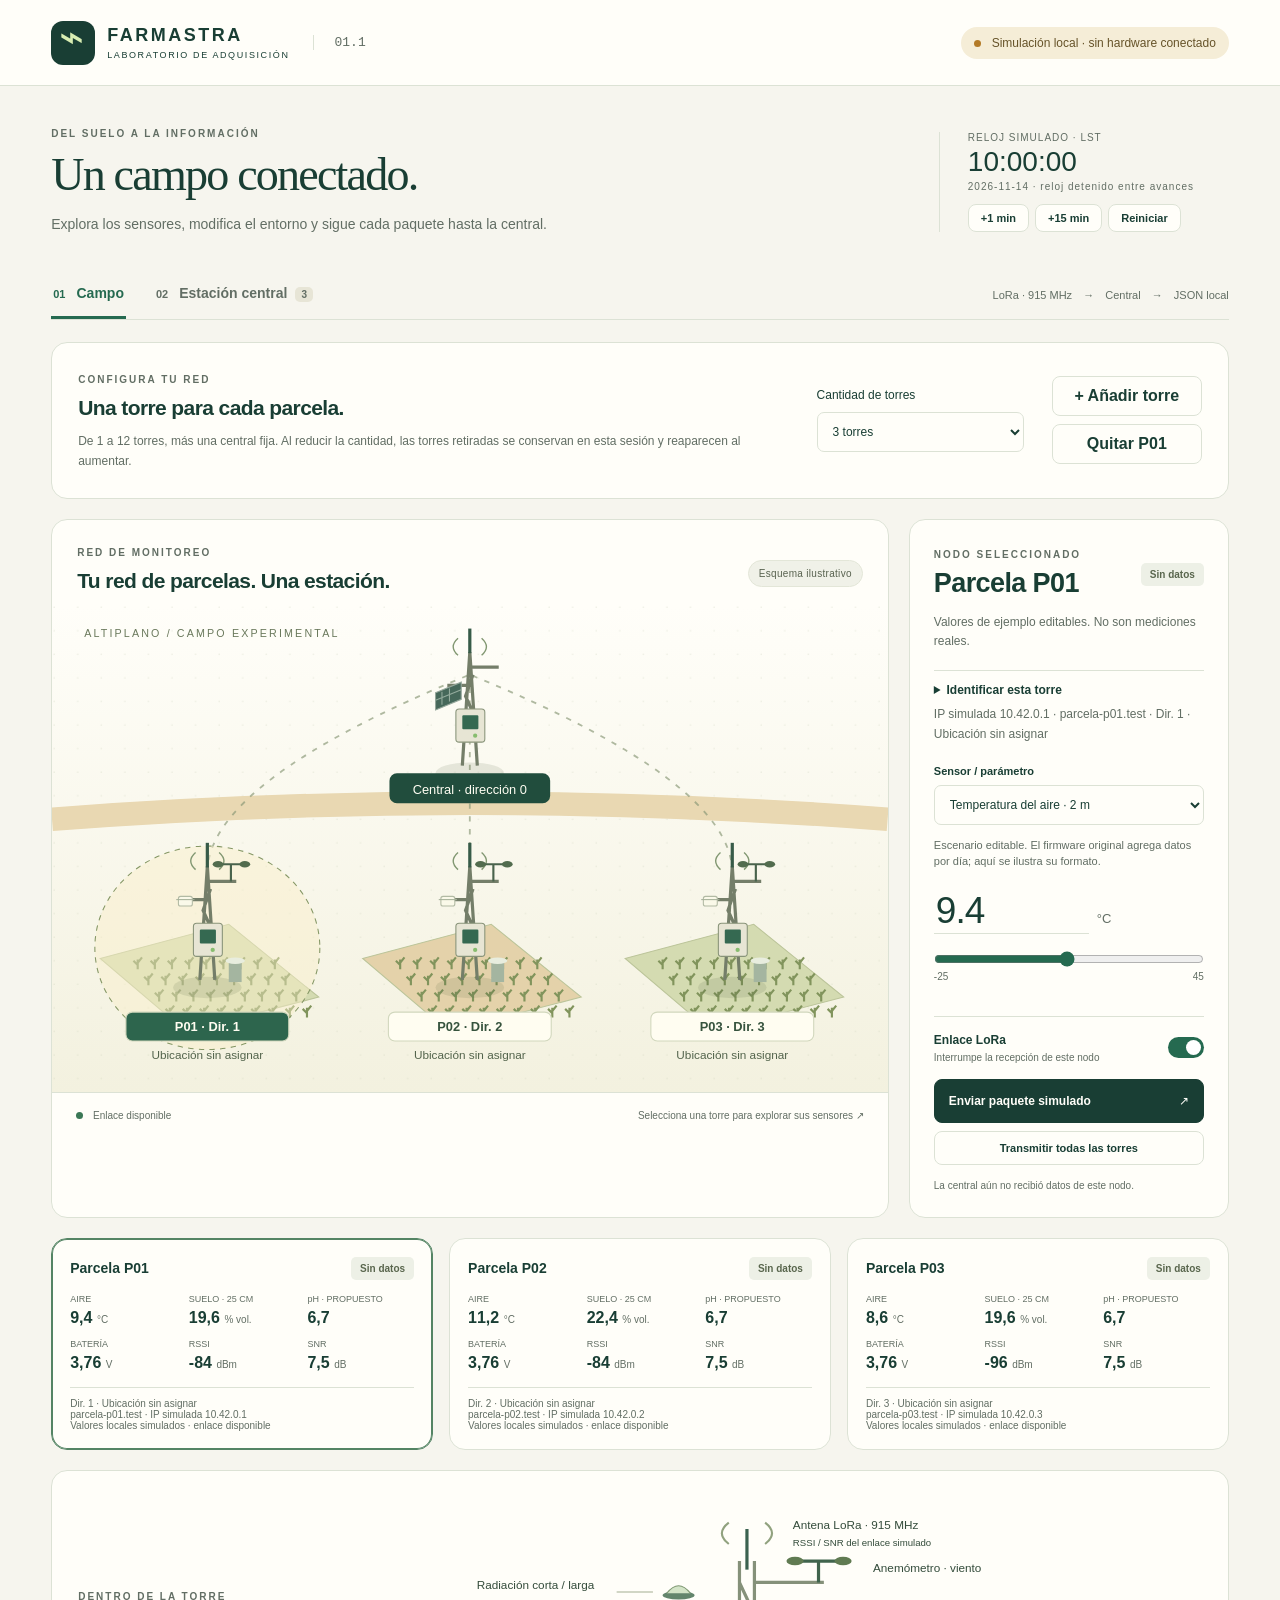
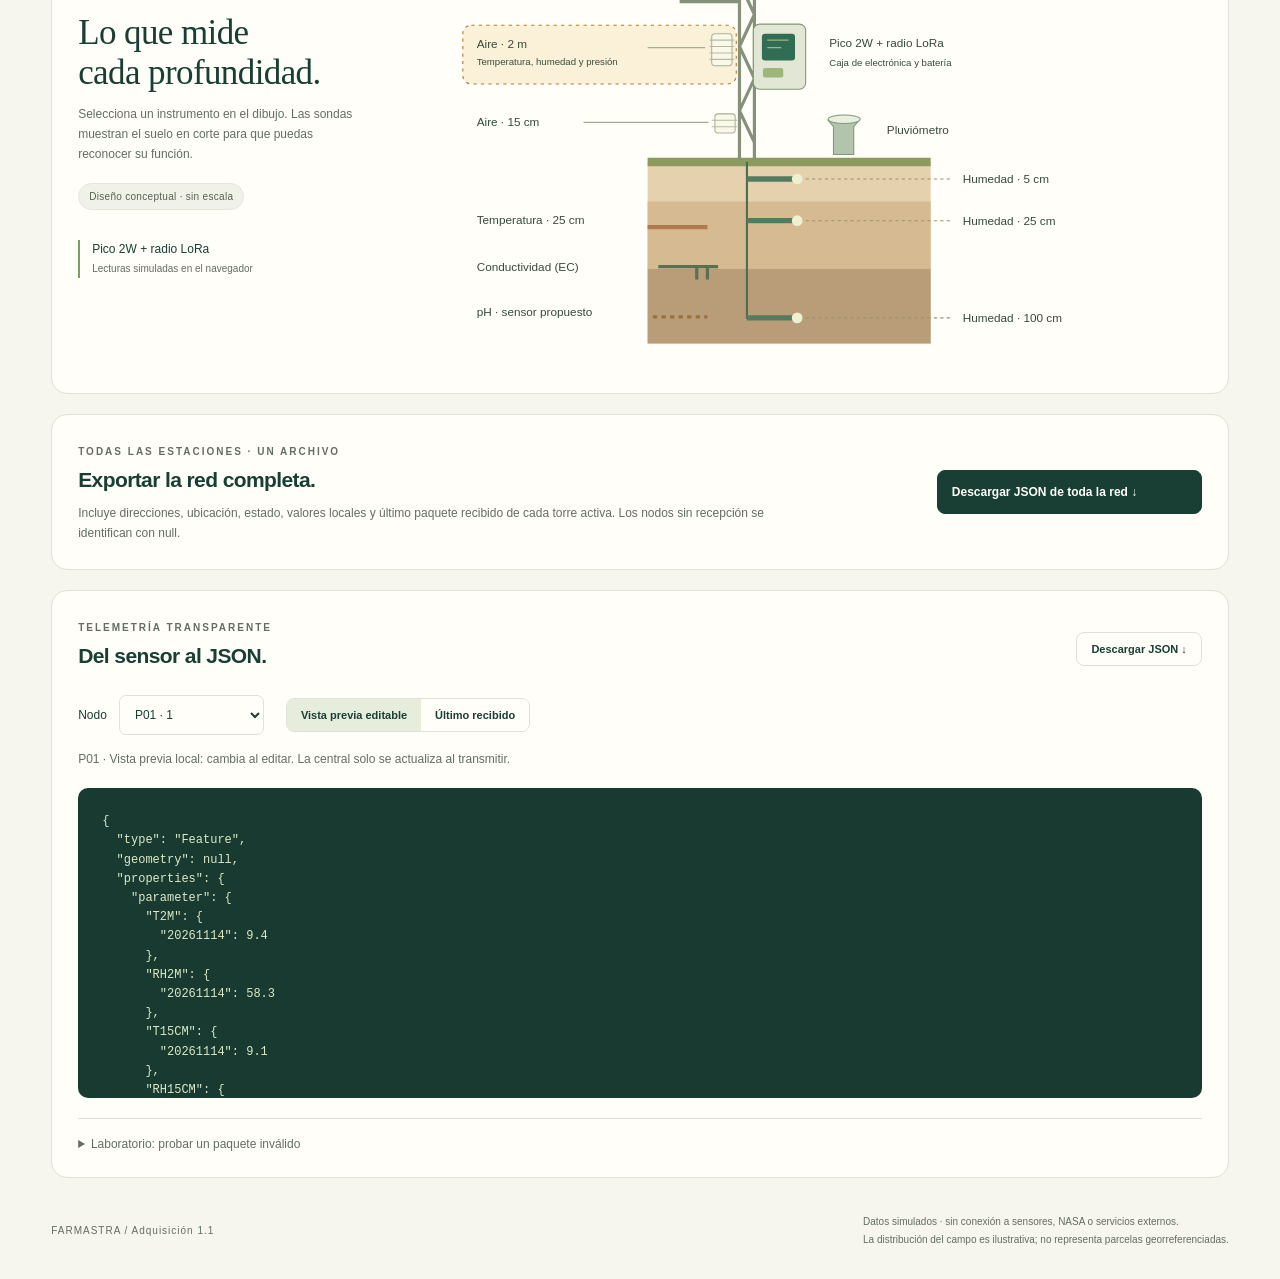
==== adquisicion/index.html @ 3723a0b8 "Publicar demo ASTRA para Streamlit" ====
<!doctype html>
<html lang="es">
<head><meta charset="utf-8"><meta name="viewport" content="width=device-width,initial-scale=1"><meta name="theme-color" content="#174b3e"><title>Adquisición 1.1 · FARMASTRA</title><link rel="stylesheet" href="styles.css"></head>
<body>
<header class="topbar"><a class="brand" href="index.html"><span class="brand-icon">⌁</span><span>FARMASTRA<small>LABORATORIO DE ADQUISICIÓN</small></span></a><span class="version">01.1</span><div class="simulation"><i></i> Simulación local · sin hardware conectado</div></header>
<main>
<section class="intro"><div><div class="eyebrow">DEL SUELO A LA INFORMACIÓN</div><h1>Un campo conectado.</h1><p>Explora los sensores, modifica el entorno y sigue cada paquete hasta la central.</p></div><div class="clock"><span>RELOJ SIMULADO · LST</span><strong id="clock"></strong><small>14 NOV 2026 · inicio de la demostración</small><div><button data-advance="1">+1 min</button><button data-advance="15">+15 min</button><button id="reset" title="Restablecer todos los valores de ejemplo">Reiniciar</button></div></div></section>
<div class="navigation"><nav aria-label="Vistas"><button class="tab active" data-tab="field" aria-pressed="true">01 <span>Campo</span></button><button class="tab" data-tab="central" aria-pressed="false">02 <span>Estación central</span><span id="alert-count" class="count">0</span></button></nav><span class="network-note">LoRa · 915 MHz <span>→</span> Central <span>→</span> JSON local</span></div>
<section id="field-view">
<section class="panel network-config"><div><span class="eyebrow">CONFIGURA TU RED</span><h2>Una torre para cada parcela.</h2><p class="muted">De 1 a 12 torres, más una central fija. Al reducir la cantidad, las torres retiradas se conservan en esta sesión y reaparecen al aumentar.</p></div><label>Cantidad de torres<select id="tower-count" aria-label="Cantidad de torres"></select></label><div class="tower-actions"><button id="add-tower">+ Añadir torre</button><button id="remove-tower">Quitar seleccionada</button></div></section>
<div class="workspace"><section class="map-panel"><div class="panel-heading"><div><span class="eyebrow">RED DE MONITOREO</span><h2>Tu red de parcelas. Una estación.</h2></div><span class="pill">Esquema ilustrativo</span></div><div id="map" class="map"></div><div class="map-footer"><span><i class="dot"></i> Enlace disponible</span><span>Selecciona una torre para explorar sus sensores ↗</span></div></section>
<aside class="editor"><div class="editor-heading"><div><span class="eyebrow">NODO SELECCIONADO</span><h2 id="node-title"></h2></div><span id="node-status" class="status"></span></div><p class="muted">Valores de ejemplo editables. No son mediciones reales.</p><details class="identity"><summary>Identificar esta torre</summary><label class="field-label" for="station-address">Dirección lógica única (1–65535)</label><input id="station-address" type="number" min="1" max="65535" step="1"><label class="field-label" for="station-zone">Zona de estudio ASTRA</label><select id="station-zone"><option value="">Sin asignar</option><option value="patacamaya_01">Patacamaya · Aroma</option><option value="viacha_01">Viacha · Ingavi</option></select><label class="field-label" for="station-location">Nombre del lugar / referencia</label><input id="station-location" maxlength="80" placeholder="Ej.: Viacha · parcela norte"><label class="field-label" for="station-point">Ubicación en el mapa</label><input id="station-point" placeholder="Latitud, longitud o enlace de Google Maps"><a id="maps-open" target="_blank" rel="noopener noreferrer">Buscar lugar en Google Maps ↗</a><p class="muted">Copia las coordenadas del marcador o pega su enlace completo. El nombre del lugar identifica la IP simulada de esta torre.</p><button id="save-identity" class="secondary">Guardar identificación</button><p id="identity-error" class="error" role="alert"></p></details><p id="identity-caption" class="muted"></p><label class="field-label" for="sensor-select">Sensor / parámetro</label><select id="sensor-select"></select><div id="sensor-info" class="sensor-info"></div><div class="value-edit"><input id="sensor-value" type="number" aria-label="Valor del sensor"><span id="sensor-unit"></span></div><input id="sensor-range" type="range" aria-label="Ajustar valor del sensor"><div class="range-labels"><span id="range-min"></span><span id="range-max"></span></div><div id="edit-error" class="error" role="alert"></div><div class="link-switch"><div><strong>Enlace LoRa</strong><small>Interrumpe la recepción de este nodo</small></div><label class="switch"><input id="link-enabled" type="checkbox" aria-label="Enlace LoRa disponible"><span></span></label></div><button id="send" class="primary">Enviar paquete simulado <span>↗</span></button><button id="send-all" class="secondary">Transmitir todas las torres</button><div id="receipt-note" class="receipt-note"></div></aside></div>
<div id="node-cards" class="node-cards"></div>
<section class="anatomy panel"><div class="anatomy-text"><span class="eyebrow">DENTRO DE LA TORRE</span><h2>Lo que mide<br>cada profundidad.</h2><p>Selecciona un instrumento en el dibujo. Las sondas muestran el suelo en corte para que puedas reconocer su función.</p><span class="pill">Diseño conceptual · sin escala</span><div class="hardware-label">Pico 2W + radio LoRa<br><small>Lecturas simuladas en el navegador</small></div></div><div id="tower-detail"></div></section>
</section>
<section id="central-view" hidden><div class="central-summary"><div class="panel central-intro"><span class="eyebrow">ESTACIÓN RECEPTORA</span><h2>El punto de encuentro.</h2><p>La central (dirección 0) conserva el último paquete válido de cada nodo. Un envío rechazado no sustituye la información anterior.</p><div class="central-chips"><span class="pill">Pico 2W · conceptual</span><span class="pill">Wi-Fi · simulado</span></div></div><div class="panel stat"><span>NODOS CON DATOS RECIENTES</span><strong id="online-count"></strong><small>Paquete válido recibido hace ≤15 min</small></div><div class="panel stat"><span>CONDICIONES ACTIVAS</span><strong id="active-count"></strong><small>Umbrales ilustrativos, no agronómicos</small></div></div><section class="panel"><div class="panel-heading"><h2>Recepción por parcela</h2><button id="central-send" class="secondary">Transmitir todas las torres ↗</button></div><div class="table-scroll"><table><thead><tr><th>Nodo</th><th>Último paquete válido</th><th>Antigüedad</th><th>RSSI / SNR recibidos</th><th>Estado</th></tr></thead><tbody id="receipts"></tbody></table></div></section><div class="central-columns"><section class="panel"><span class="eyebrow">REGLAS DE LA DEMOSTRACIÓN</span><h2>Umbrales de alerta</h2><p class="muted">Se evalúan sobre el último paquete recibido; no sobre una edición pendiente.</p><div id="thresholds"></div><p class="muted">Sin datos: más de 15 minutos sin un paquete válido. Los límites son editables y no representan recomendaciones de cultivo.</p></section><section class="panel"><div class="panel-heading"><div><span class="eyebrow">EVENTOS DE LA CENTRAL</span><h2>Registro de alertas</h2></div><span class="pill">Últimos 60 eventos</span></div><div id="events" class="events" aria-live="polite"></div></section></div></section>
<section class="panel export-panel"><div><span class="eyebrow">TODAS LAS ESTACIONES · UN ARCHIVO</span><h2>Exportar la red completa.</h2><p class="muted">Incluye direcciones, ubicación, estado, valores locales y último paquete recibido de cada torre activa. Los nodos sin recepción se identifican con null.</p></div><button id="download-network" class="primary">Descargar JSON de toda la red ↓</button></section><section class="panel json-section"><div class="panel-heading"><div><span class="eyebrow">TELEMETRÍA TRANSPARENTE</span><h2>Del sensor al JSON.</h2></div><button id="download" class="secondary">Descargar JSON ↓</button></div><div class="json-toolbar"><label>Nodo <select id="json-node"><option>P01</option><option>P02</option><option>P03</option></select></label><div class="segmented"><button id="preview-mode" aria-pressed="true">Vista previa editable</button><button id="received-mode" aria-pressed="false">Último recibido</button></div></div><p id="json-caption" class="muted"></p><pre id="json-output" tabindex="0" aria-label="JSON del nodo seleccionado"></pre><details class="fault-test"><summary>Laboratorio: probar un paquete inválido</summary><p>Envía este texto a la validación local. Se exige el formato del simulador y se conserva el último paquete válido si falla.</p><textarea id="raw-json" rows="4" aria-label="Paquete JSON de prueba" spellcheck="false">{"type": "Feature", "properties":</textarea><button id="invalid-send" class="secondary">Probar recepción del texto</button><p id="raw-result" role="status"></p></details></section>
<footer><strong>FARMASTRA / Adquisición 1.1</strong><span>Datos simulados · sin conexión a sensores, NASA o servicios externos.<br>La distribución del campo es ilustrativa; no representa parcelas georreferenciadas.</span></footer>
</main><div id="toast" class="toast" role="status"></div><script src="model.js"></script><script src="app.js"></script>
</body></html>
---- adquisicion/styles.css ----
@charset "UTF-8";
:root{--ink:#193e34;--muted:#626e64;--green:#256a50;--cream:#f6f5ee;--line:#dce2d5;--orange:#ba562f;--white:#fffef9;font-family:Segoe UI,Arial,sans-serif;color:var(--ink);background:var(--cream);font-synthesis:none}*{box-sizing:border-box}body{margin:0}button,input,select,textarea{font:inherit}button,a,input,select,summary{touch-action:manipulation}button{cursor:pointer}button:disabled{opacity:.45;cursor:default}button:focus-visible,a:focus-visible,input:focus-visible,select:focus-visible,summary:focus-visible,textarea:focus-visible,svg [tabindex]:focus-visible{outline:3px solid #cf773f;outline-offset:4px}button{border:1px solid var(--line);border-radius:8px;background:var(--white);color:var(--ink);padding:10px 14px;font-weight:600;transition:background .18s,transform .18s}button:hover{background:#eaf0e4}button:active{transform:translateY(1px)}.topbar{height:86px;border-bottom:1px solid var(--line);display:flex;align-items:center;gap:24px;padding:0 4vw;background:var(--white)}.brand{display:flex;align-items:center;gap:12px;color:var(--ink);text-decoration:none;letter-spacing:2.5px;font-size:18px;font-weight:750}.brand small{display:block;letter-spacing:1.6px;font-size:9px;margin-top:4px;font-weight:500}.brand-icon{background:var(--ink);color:#d8edb2;font-size:42px;border-radius:12px;width:44px;height:44px;line-height:32px;text-align:center}.version{font-family:monospace;color:var(--muted);border-left:1px solid var(--line);padding-left:20px}.simulation{margin-left:auto;font-size:12px;color:#665329;background:#f5edd7;padding:9px 13px;border-radius:30px}.simulation i,.dot{display:inline-block;background:#3b7856;width:7px;height:7px;border-radius:50%;margin-right:7px}.simulation i{background:#b37a26}main{max-width:1540px;padding:0 4vw;margin:auto}.intro{display:flex;justify-content:space-between;gap:32px;align-items:center;padding:42px 0 34px}.eyebrow{font-size:10px;letter-spacing:2px;font-weight:700;color:var(--muted)}h1{font-size:clamp(32px,3.6vw,52px);font-family:Georgia,serif;font-weight:400;letter-spacing:-1.8px;margin:9px 0 12px}h2{font-size:21px;font-weight:600;letter-spacing:-.6px;margin:9px 0 12px}p{font-size:14px;line-height:1.65;margin:8px 0 18px}.intro p{color:var(--muted);margin:0}.clock{border-left:1px solid var(--line);padding-left:28px;min-width:290px}.clock>span,.clock>small{display:block;font-size:10px;letter-spacing:1px;color:var(--muted)}.clock strong{font-size:28px;font-weight:500;font-variant-numeric:tabular-nums;display:block;margin:3px 0}.clock div{display:flex;gap:6px;margin-top:12px}.clock button{font-size:11px;padding:7px 12px}.navigation{display:flex;align-items:center;justify-content:space-between;margin-bottom:22px;border-bottom:1px solid var(--line)}nav{display:flex;gap:28px}.tab{border:0;border-radius:0;background:none;padding:15px 2px;font-size:11px;color:var(--muted);border-bottom:3px solid transparent}.tab span{font-size:14px;margin-left:8px}.tab.active{border-bottom-color:var(--green);color:var(--green)}.count{font-size:10px!important;border-radius:5px;background:#e7e5d6;padding:2px 6px}.network-note{font-size:11px;color:var(--muted)}.network-note span{margin:0 8px}.workspace{display:grid;grid-template-columns:minmax(0,1fr) 320px;gap:20px}.map-panel,.panel,.editor,.node-card{background:var(--white);border:1px solid var(--line);border-radius:16px;overflow:hidden}.panel{padding:26px;margin-bottom:20px}.panel-heading{display:flex;align-items:center;justify-content:space-between;gap:15px}.map-panel .panel-heading{padding:22px 25px 0}.pill{font-size:10px;letter-spacing:.3px;background:#f0f1e8;color:#58624f;border:1px solid #e3e6d8;padding:7px 10px;border-radius:30px;display:inline-block;white-space:nowrap}.map{background:linear-gradient(#fffef9,#f3f1df);min-height:360px;display:flex;align-items:center}.map svg{display:block;width:100%;height:auto}.map-footer{border-top:1px solid var(--line);padding:17px 24px;display:flex;justify-content:space-between;gap:12px;color:var(--muted);font-size:10px}.editor{padding:24px;align-self:stretch}.editor-heading{display:flex;gap:10px;align-items:center;justify-content:space-between}.editor h2{font-size:27px;margin:6px 0}.muted{font-size:12px;color:var(--muted)}.status{display:inline-block;font-size:10px;white-space:nowrap;padding:6px 9px;border-radius:5px;background:#edf0e6;color:#59664d;font-weight:600}.status.good{background:#e2f0df;color:#285d35}.status.warn{background:#fbebc9;color:#765011}.status.bad{background:#f8e2d8;color:#913e26}.field-label{font-size:11px;font-weight:600;display:block;margin:20px 0 8px}select{border:1px solid var(--line);border-radius:7px;padding:11px 30px 11px 11px;background:var(--white);color:var(--ink);max-width:100%;width:100%;font-size:12px}.sensor-info{min-height:40px;font-size:11px;line-height:1.5;color:var(--muted);margin:12px 0}.value-edit{display:flex;align-items:baseline;gap:8px}.value-edit input{background:none;border:0;border-bottom:1px solid var(--line);width:155px;font-size:37px;letter-spacing:-1px;color:var(--ink);font-weight:500}.value-edit span{font-size:13px;color:var(--muted)}input[type=range]{width:100%;accent-color:var(--green);margin:17px 0 2px;cursor:pointer}.range-labels{display:flex;justify-content:space-between;font-size:10px;color:var(--muted)}.error{font-size:11px;color:#a32e21;min-height:18px;margin:8px 0}.link-switch{display:flex;justify-content:space-between;align-items:center;border-top:1px solid var(--line);padding:16px 0;margin-top:4px;font-size:12px}.link-switch small{display:block;color:var(--muted);font-size:10px;margin-top:5px}.switch{display:block;position:relative;width:36px;height:21px;flex-shrink:0}.switch input{position:absolute;opacity:0;width:100%;height:100%;margin:0}.switch span{display:block;background:#a4a69c;border-radius:14px;height:21px;pointer-events:none}.switch span:before{content:'';display:block;width:15px;height:15px;background:white;border-radius:50%;position:absolute;top:3px;left:3px;transition:transform .2s}.switch input:checked+span{background:var(--green)}.switch input:checked+span:before{transform:translateX(15px)}.switch input:focus-visible+span{outline:3px solid #cf773f;outline-offset:4px}.primary{background:var(--ink);color:#fffef9;border-color:var(--ink);display:flex;justify-content:space-between;width:100%;font-size:12px;padding:14px}.primary:hover{background:#2b604c}.secondary{font-size:11px;padding:10px 14px}.editor .secondary{margin-top:8px;width:100%;background:transparent}.receipt-note{font-size:10px;color:var(--muted);line-height:1.5;margin-top:13px}.node-cards{display:grid;grid-template-columns:repeat(3,minmax(0,1fr));gap:16px;margin:20px 0}.node-card{text-align:left;padding:18px;display:block;font-weight:400}.node-card.selected{border-color:#548464;box-shadow:inset 0 0 0 1px #548464}.card-heading{display:flex;justify-content:space-between;align-items:center;font-size:14px;font-weight:650;margin-bottom:14px}.readings{display:grid;grid-template-columns:repeat(3,1fr);gap:12px}.readings small{font-size:9px;color:var(--muted);display:block;margin-bottom:5px}.readings strong{font-size:16px;font-weight:550}.readings em{font-size:10px;font-style:normal;color:var(--muted)}.card-bottom{font-size:10px;margin-top:15px;padding-top:10px;border-top:1px solid var(--line);color:var(--muted)}.anatomy{display:grid;grid-template-columns:280px 1fr;gap:24px;align-items:center;min-height:400px}.anatomy-text h2{font:35px/1.15 Georgia,serif}.anatomy-text p{font-size:12px;color:var(--muted)}.hardware-label{font-size:12px;line-height:1.6;margin-top:30px;border-left:2px solid #7d9d62;padding-left:12px}.hardware-label small{color:var(--muted)}#tower-detail svg{width:100%;display:block;max-height:470px}.sensor-hotspot{cursor:pointer}.sensor-hotspot .hit{fill:transparent}.sensor-hotspot:hover .hit,.sensor-hotspot.selected .hit{fill:#e9bc5a;fill-opacity:.2;stroke:#b47a29;stroke-dasharray:3 4}.sensor-hotspot text{font-size:11px;fill:#344c3b;font-family:Segoe UI,Arial,sans-serif}.map-node{cursor:pointer}.map-node .selection{fill:transparent;stroke:transparent}.map-node:hover .selection,.map-node.selected .selection{fill:#f8edc7;fill-opacity:.45;stroke:#859765;stroke-dasharray:5 5}.map-node text{font-family:Segoe UI,Arial,sans-serif}.radio-path{stroke:#889775;stroke-width:1.7;stroke-dasharray:5 7;fill:none;opacity:.65}.radio-path.off{stroke:#b0aa9a;opacity:.3}.packet{fill:#d47b37;filter:drop-shadow(0 0 4px #e8b35a)}.central-summary{display:grid;grid-template-columns:2fr 1fr 1fr;gap:18px}.central-intro p{max-width:420px;font-size:13px;color:var(--muted)}.central-chips{display:flex;gap:8px;flex-wrap:wrap}.stat{display:flex;flex-direction:column;justify-content:center}.stat>span{font-size:10px;letter-spacing:1px}.stat strong{font:48px Georgia,serif;margin:14px 0}.stat small{color:var(--muted);font-size:11px;line-height:1.5}.table-scroll{overflow:auto}table{width:100%;border-collapse:collapse;text-align:left;font-size:12px}th{font-weight:500;color:var(--muted);font-size:10px;padding:13px 10px;border-bottom:1px solid var(--line)}td{padding:17px 10px;border-bottom:1px solid #eeeee4}td small{display:block;color:var(--muted);font-size:10px;margin-top:6px}.central-columns{display:grid;grid-template-columns:1fr 1fr;gap:20px}.threshold{display:flex;align-items:center;justify-content:space-between;gap:16px;padding:10px 0;border-bottom:1px solid #eeeee4;font-size:12px}.threshold input{width:85px;border:1px solid var(--line);padding:8px;color:var(--ink);background:#fafaf5;border-radius:6px}.threshold small{display:inline-block;width:52px;margin-left:6px;color:var(--muted)}.events{height:425px;overflow:auto}.event{font-size:12px;border-bottom:1px solid var(--line);padding:13px 0;line-height:1.6}.event>span{color:#9e582a;font-size:9px;letter-spacing:.6px;display:block}.event.resolved>span{color:#38724b}.event small{float:right;color:var(--muted)}.json-toolbar{display:flex;gap:22px;align-items:center;margin:15px 0}.json-toolbar label{display:flex;align-items:center;gap:12px;font-size:12px}.json-toolbar select{width:100px}.segmented{display:flex;border:1px solid var(--line);border-radius:8px;overflow:hidden}.segmented button{border:0;border-radius:0;font-size:11px}.segmented button[aria-pressed=true]{background:#e6eddc}.json-section pre{background:#193a31;color:#dbe9c6;padding:24px;border-radius:10px;max-height:310px;overflow:auto;font:12px/1.6 Consolas,monospace;tab-size:2}.fault-test{border-top:1px solid var(--line);padding-top:18px;margin-top:20px;font-size:12px}.fault-test summary{cursor:pointer;color:var(--muted)}.fault-test textarea{display:block;width:100%;padding:15px;margin:12px 0;border:1px solid var(--line);border-radius:8px;font:12px Consolas,monospace;color:var(--ink);background:#fbfaf4;resize:vertical}.fault-test p{font-size:12px}footer{display:flex;align-items:center;justify-content:space-between;gap:24px;padding:15px 0 30px;font-size:10px;color:var(--muted);line-height:1.8}footer strong{font-weight:500;letter-spacing:1px}.toast{position:fixed;bottom:24px;left:50%;transform:translate(-50%,15px);background:#173e34;color:white;max-width:90vw;padding:14px 22px;border-radius:10px;box-shadow:0 8px 25px #183b3422;opacity:0;pointer-events:none;transition:.2s;font-size:13px;z-index:10}.toast.show{opacity:1;transform:translate(-50%,0)}[hidden]{display:none!important}@media(min-width:1500px){.map{min-height:435px}}@media(max-width:1100px){.workspace{grid-template-columns:minmax(0,1fr) 290px}.map{min-height:370px}.map-panel .panel-heading{display:block}.map-footer{flex-direction:column}.network-note{display:none}.anatomy{grid-template-columns:230px 1fr}.node-card{padding:14px}.readings strong{font-size:14px}}@media(max-width:800px){.topbar{padding:0 20px;height:auto;min-height:80px;flex-wrap:wrap;gap:12px;padding-top:14px;padding-bottom:14px}.simulation{font-size:10px;margin:0}.version{margin-left:auto}.intro{align-items:flex-start;gap:24px;flex-direction:column;padding:28px 0}.clock{border:0;padding:0;display:grid;grid-template-columns:1fr 1fr;gap:4px 24px;min-width:0;width:100%}.clock>span{grid-column:1}.clock strong{grid-column:1;grid-row:2}.clock>small{grid-column:1;font-size:8px}.clock div{grid-column:2;grid-row:1/4;align-items:center;flex-wrap:wrap;margin:0;justify-content:flex-end}.workspace{grid-template-columns:1fr}.map{min-height:0}.map-panel .panel-heading{display:flex}.editor{display:block}.node-cards{grid-template-columns:1fr}.readings{grid-template-columns:repeat(6,1fr)}.anatomy{grid-template-columns:1fr}.anatomy-text h2 br{display:none}.hardware-label{margin-top:16px}.central-summary{grid-template-columns:1fr 1fr}.central-intro{grid-column:1/-1}.central-columns{grid-template-columns:1fr}.json-toolbar{flex-wrap:wrap}.panel{padding:20px}.panel-heading{flex-wrap:wrap}.map-footer{font-size:9px}.anatomy{gap:10px}footer{flex-direction:column;align-items:flex-start}}@media(max-width:440px){.readings{grid-template-columns:repeat(3,1fr)}.clock{gap:4px 8px}.clock button{padding:7px 8px}.map-panel .panel-heading{display:block;padding:18px}.map-panel h2{font-size:18px}.map-panel .pill{margin-bottom:5px}.tab span{font-size:12px}nav{gap:15px}.segmented button{font-size:10px;padding:10px}.json-section pre{font-size:10px;padding:14px}.stat{padding:16px}.stat>span{font-size:9px}}@media(prefers-reduced-motion:reduce){*,*:before,*:after{transition:none!important;animation:none!important}}

/* Configuración y exportación de red, versión 1.1. */
.network-config,.export-panel{display:flex;gap:28px;align-items:center;justify-content:space-between}.network-config p,.export-panel p{margin-bottom:0;max-width:740px}.network-config label{min-width:170px;font-size:12px}.network-config select{margin-top:10px}.export-panel .primary{width:auto;min-width:265px}.identity{font-size:12px;border-top:1px solid var(--line);padding-top:12px}.identity summary{cursor:pointer;font-weight:600}.identity input{width:100%;padding:10px;border:1px solid var(--line);border-radius:6px;background:var(--white);color:var(--ink)}.identity .field-label{margin-top:12px}.identity .error:empty{display:none}.card-bottom,#identity-caption,td small{overflow-wrap:anywhere}.json-toolbar select{width:145px}.map{overflow:auto;max-height:680px;align-items:flex-start}.map svg{min-width:540px;flex-shrink:0}.node-cards{grid-template-columns:repeat(auto-fit,minmax(min(100%,320px),1fr))}@media(max-width:800px){.network-config,.export-panel{align-items:stretch;flex-direction:column;gap:16px}.export-panel .primary{width:100%;min-width:0}.map{max-height:510px}.readings{grid-template-columns:repeat(3,1fr)}}

.tower-actions{display:grid;gap:8px;min-width:150px}.identity a{display:inline-block;margin-top:12px;color:#256a50;text-decoration:underline}.identity input{min-width:0}

.integrado{--cream:#f7f1e4;--white:#fffcf4;--line:#dcd2bb;background:var(--cream)}
.integrado .topbar{position:sticky;top:0;z-index:4;min-height:54px;height:auto;padding-block:8px;box-shadow:0 1px 6px #64573816}
.integrado #aplicar-astra{background:#284c3b;color:white;border:0}
.integrado .intro{padding:18px 0}.integrado h1{font-size:clamp(26px,3vw,40px)}
.integrado .navigation{margin-bottom:12px}.integrado .map{background:linear-gradient(#fffaf0,#e8dfbd)}
@media(max-width:660px){.integrado .topbar .version{display:none}.integrado .simulation{font-size:9px}.integrado .topbar{position:static}}
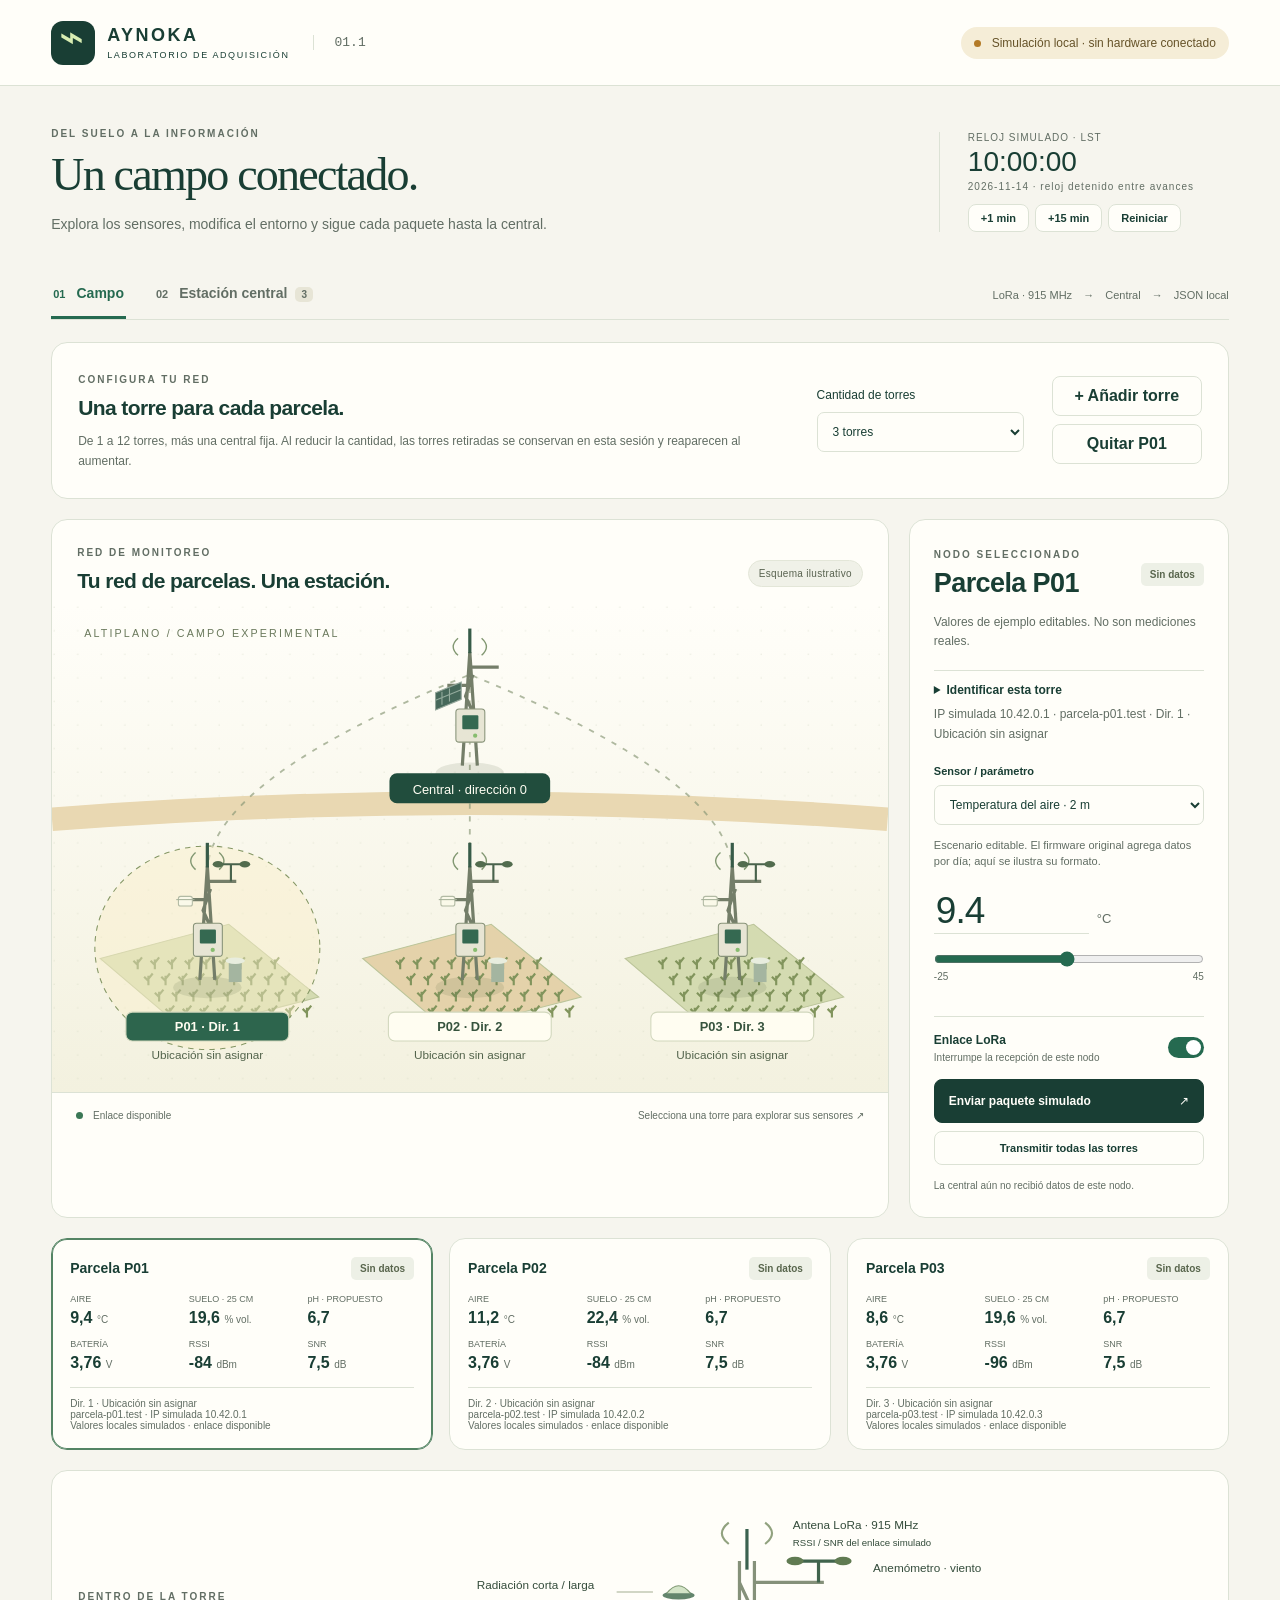
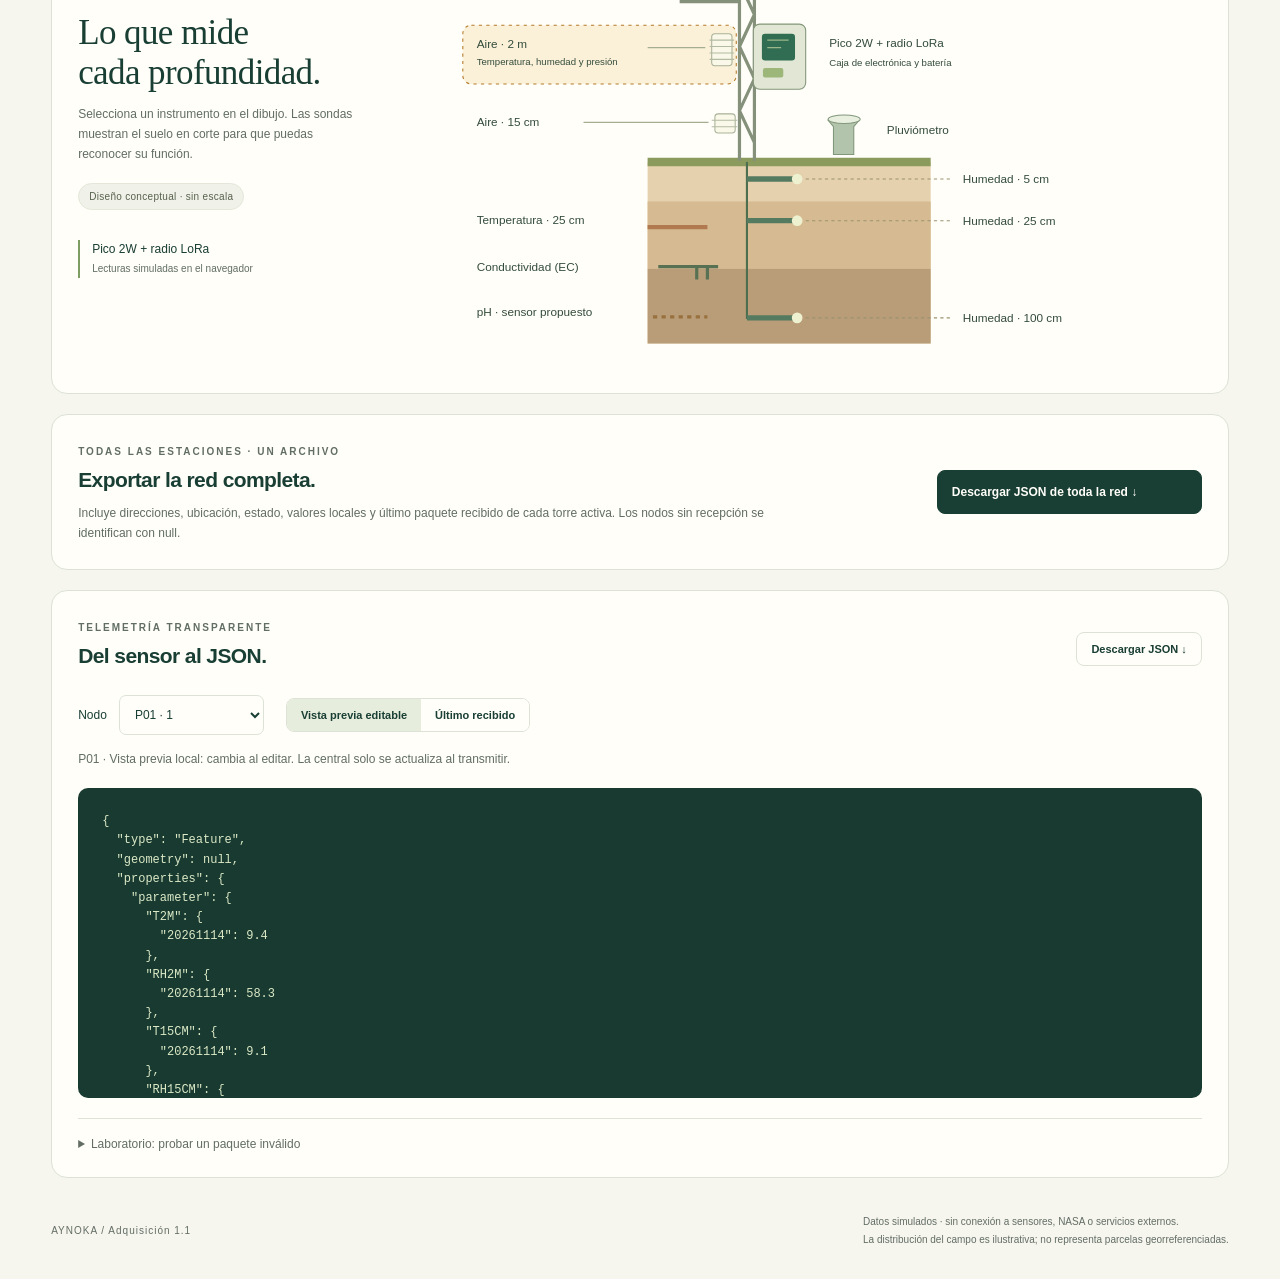
==== commit 5ea167f3: "Unificar marca AYNOKA en web y Android" ====
--- a/adquisicion/index.html
+++ b/adquisicion/index.html
@@ -1,20 +1,20 @@
 <!doctype html>
 <html lang="es">
-<head><meta charset="utf-8"><meta name="viewport" content="width=device-width,initial-scale=1"><meta name="theme-color" content="#174b3e"><title>Adquisición 1.1 · FARMASTRA</title><link rel="stylesheet" href="styles.css"></head>
+<head><meta charset="utf-8"><meta name="viewport" content="width=device-width,initial-scale=1"><meta name="theme-color" content="#174b3e"><title>Adquisición 1.1 · AYNOKA</title><link rel="stylesheet" href="styles.css"></head>
 <body>
-<header class="topbar"><a class="brand" href="index.html"><span class="brand-icon">⌁</span><span>FARMASTRA<small>LABORATORIO DE ADQUISICIÓN</small></span></a><span class="version">01.1</span><div class="simulation"><i></i> Simulación local · sin hardware conectado</div></header>
+<header class="topbar"><a class="brand" href="index.html"><span class="brand-icon">⌁</span><span>AYNOKA<small>LABORATORIO DE ADQUISICIÓN</small></span></a><span class="version">01.1</span><div class="simulation"><i></i> Simulación local · sin hardware conectado</div></header>
 <main>
 <section class="intro"><div><div class="eyebrow">DEL SUELO A LA INFORMACIÓN</div><h1>Un campo conectado.</h1><p>Explora los sensores, modifica el entorno y sigue cada paquete hasta la central.</p></div><div class="clock"><span>RELOJ SIMULADO · LST</span><strong id="clock"></strong><small>14 NOV 2026 · inicio de la demostración</small><div><button data-advance="1">+1 min</button><button data-advance="15">+15 min</button><button id="reset" title="Restablecer todos los valores de ejemplo">Reiniciar</button></div></div></section>
 <div class="navigation"><nav aria-label="Vistas"><button class="tab active" data-tab="field" aria-pressed="true">01 <span>Campo</span></button><button class="tab" data-tab="central" aria-pressed="false">02 <span>Estación central</span><span id="alert-count" class="count">0</span></button></nav><span class="network-note">LoRa · 915 MHz <span>→</span> Central <span>→</span> JSON local</span></div>
 <section id="field-view">
 <section class="panel network-config"><div><span class="eyebrow">CONFIGURA TU RED</span><h2>Una torre para cada parcela.</h2><p class="muted">De 1 a 12 torres, más una central fija. Al reducir la cantidad, las torres retiradas se conservan en esta sesión y reaparecen al aumentar.</p></div><label>Cantidad de torres<select id="tower-count" aria-label="Cantidad de torres"></select></label><div class="tower-actions"><button id="add-tower">+ Añadir torre</button><button id="remove-tower">Quitar seleccionada</button></div></section>
 <div class="workspace"><section class="map-panel"><div class="panel-heading"><div><span class="eyebrow">RED DE MONITOREO</span><h2>Tu red de parcelas. Una estación.</h2></div><span class="pill">Esquema ilustrativo</span></div><div id="map" class="map"></div><div class="map-footer"><span><i class="dot"></i> Enlace disponible</span><span>Selecciona una torre para explorar sus sensores ↗</span></div></section>
-<aside class="editor"><div class="editor-heading"><div><span class="eyebrow">NODO SELECCIONADO</span><h2 id="node-title"></h2></div><span id="node-status" class="status"></span></div><p class="muted">Valores de ejemplo editables. No son mediciones reales.</p><details class="identity"><summary>Identificar esta torre</summary><label class="field-label" for="station-address">Dirección lógica única (1–65535)</label><input id="station-address" type="number" min="1" max="65535" step="1"><label class="field-label" for="station-zone">Zona de estudio ASTRA</label><select id="station-zone"><option value="">Sin asignar</option><option value="patacamaya_01">Patacamaya · Aroma</option><option value="viacha_01">Viacha · Ingavi</option></select><label class="field-label" for="station-location">Nombre del lugar / referencia</label><input id="station-location" maxlength="80" placeholder="Ej.: Viacha · parcela norte"><label class="field-label" for="station-point">Ubicación en el mapa</label><input id="station-point" placeholder="Latitud, longitud o enlace de Google Maps"><a id="maps-open" target="_blank" rel="noopener noreferrer">Buscar lugar en Google Maps ↗</a><p class="muted">Copia las coordenadas del marcador o pega su enlace completo. El nombre del lugar identifica la IP simulada de esta torre.</p><button id="save-identity" class="secondary">Guardar identificación</button><p id="identity-error" class="error" role="alert"></p></details><p id="identity-caption" class="muted"></p><label class="field-label" for="sensor-select">Sensor / parámetro</label><select id="sensor-select"></select><div id="sensor-info" class="sensor-info"></div><div class="value-edit"><input id="sensor-value" type="number" aria-label="Valor del sensor"><span id="sensor-unit"></span></div><input id="sensor-range" type="range" aria-label="Ajustar valor del sensor"><div class="range-labels"><span id="range-min"></span><span id="range-max"></span></div><div id="edit-error" class="error" role="alert"></div><div class="link-switch"><div><strong>Enlace LoRa</strong><small>Interrumpe la recepción de este nodo</small></div><label class="switch"><input id="link-enabled" type="checkbox" aria-label="Enlace LoRa disponible"><span></span></label></div><button id="send" class="primary">Enviar paquete simulado <span>↗</span></button><button id="send-all" class="secondary">Transmitir todas las torres</button><div id="receipt-note" class="receipt-note"></div></aside></div>
+<aside class="editor"><div class="editor-heading"><div><span class="eyebrow">NODO SELECCIONADO</span><h2 id="node-title"></h2></div><span id="node-status" class="status"></span></div><p class="muted">Valores de ejemplo editables. No son mediciones reales.</p><details class="identity"><summary>Identificar esta torre</summary><label class="field-label" for="station-address">Dirección lógica única (1–65535)</label><input id="station-address" type="number" min="1" max="65535" step="1"><label class="field-label" for="station-zone">Zona de estudio AYNOKA</label><select id="station-zone"><option value="">Sin asignar</option><option value="patacamaya_01">Patacamaya · Aroma</option><option value="viacha_01">Viacha · Ingavi</option></select><label class="field-label" for="station-location">Nombre del lugar / referencia</label><input id="station-location" maxlength="80" placeholder="Ej.: Viacha · parcela norte"><label class="field-label" for="station-point">Ubicación en el mapa</label><input id="station-point" placeholder="Latitud, longitud o enlace de Google Maps"><a id="maps-open" target="_blank" rel="noopener noreferrer">Buscar lugar en Google Maps ↗</a><p class="muted">Copia las coordenadas del marcador o pega su enlace completo. El nombre del lugar identifica la IP simulada de esta torre.</p><button id="save-identity" class="secondary">Guardar identificación</button><p id="identity-error" class="error" role="alert"></p></details><p id="identity-caption" class="muted"></p><label class="field-label" for="sensor-select">Sensor / parámetro</label><select id="sensor-select"></select><div id="sensor-info" class="sensor-info"></div><div class="value-edit"><input id="sensor-value" type="number" aria-label="Valor del sensor"><span id="sensor-unit"></span></div><input id="sensor-range" type="range" aria-label="Ajustar valor del sensor"><div class="range-labels"><span id="range-min"></span><span id="range-max"></span></div><div id="edit-error" class="error" role="alert"></div><div class="link-switch"><div><strong>Enlace LoRa</strong><small>Interrumpe la recepción de este nodo</small></div><label class="switch"><input id="link-enabled" type="checkbox" aria-label="Enlace LoRa disponible"><span></span></label></div><button id="send" class="primary">Enviar paquete simulado <span>↗</span></button><button id="send-all" class="secondary">Transmitir todas las torres</button><div id="receipt-note" class="receipt-note"></div></aside></div>
 <div id="node-cards" class="node-cards"></div>
 <section class="anatomy panel"><div class="anatomy-text"><span class="eyebrow">DENTRO DE LA TORRE</span><h2>Lo que mide<br>cada profundidad.</h2><p>Selecciona un instrumento en el dibujo. Las sondas muestran el suelo en corte para que puedas reconocer su función.</p><span class="pill">Diseño conceptual · sin escala</span><div class="hardware-label">Pico 2W + radio LoRa<br><small>Lecturas simuladas en el navegador</small></div></div><div id="tower-detail"></div></section>
 </section>
 <section id="central-view" hidden><div class="central-summary"><div class="panel central-intro"><span class="eyebrow">ESTACIÓN RECEPTORA</span><h2>El punto de encuentro.</h2><p>La central (dirección 0) conserva el último paquete válido de cada nodo. Un envío rechazado no sustituye la información anterior.</p><div class="central-chips"><span class="pill">Pico 2W · conceptual</span><span class="pill">Wi-Fi · simulado</span></div></div><div class="panel stat"><span>NODOS CON DATOS RECIENTES</span><strong id="online-count"></strong><small>Paquete válido recibido hace ≤15 min</small></div><div class="panel stat"><span>CONDICIONES ACTIVAS</span><strong id="active-count"></strong><small>Umbrales ilustrativos, no agronómicos</small></div></div><section class="panel"><div class="panel-heading"><h2>Recepción por parcela</h2><button id="central-send" class="secondary">Transmitir todas las torres ↗</button></div><div class="table-scroll"><table><thead><tr><th>Nodo</th><th>Último paquete válido</th><th>Antigüedad</th><th>RSSI / SNR recibidos</th><th>Estado</th></tr></thead><tbody id="receipts"></tbody></table></div></section><div class="central-columns"><section class="panel"><span class="eyebrow">REGLAS DE LA DEMOSTRACIÓN</span><h2>Umbrales de alerta</h2><p class="muted">Se evalúan sobre el último paquete recibido; no sobre una edición pendiente.</p><div id="thresholds"></div><p class="muted">Sin datos: más de 15 minutos sin un paquete válido. Los límites son editables y no representan recomendaciones de cultivo.</p></section><section class="panel"><div class="panel-heading"><div><span class="eyebrow">EVENTOS DE LA CENTRAL</span><h2>Registro de alertas</h2></div><span class="pill">Últimos 60 eventos</span></div><div id="events" class="events" aria-live="polite"></div></section></div></section>
 <section class="panel export-panel"><div><span class="eyebrow">TODAS LAS ESTACIONES · UN ARCHIVO</span><h2>Exportar la red completa.</h2><p class="muted">Incluye direcciones, ubicación, estado, valores locales y último paquete recibido de cada torre activa. Los nodos sin recepción se identifican con null.</p></div><button id="download-network" class="primary">Descargar JSON de toda la red ↓</button></section><section class="panel json-section"><div class="panel-heading"><div><span class="eyebrow">TELEMETRÍA TRANSPARENTE</span><h2>Del sensor al JSON.</h2></div><button id="download" class="secondary">Descargar JSON ↓</button></div><div class="json-toolbar"><label>Nodo <select id="json-node"><option>P01</option><option>P02</option><option>P03</option></select></label><div class="segmented"><button id="preview-mode" aria-pressed="true">Vista previa editable</button><button id="received-mode" aria-pressed="false">Último recibido</button></div></div><p id="json-caption" class="muted"></p><pre id="json-output" tabindex="0" aria-label="JSON del nodo seleccionado"></pre><details class="fault-test"><summary>Laboratorio: probar un paquete inválido</summary><p>Envía este texto a la validación local. Se exige el formato del simulador y se conserva el último paquete válido si falla.</p><textarea id="raw-json" rows="4" aria-label="Paquete JSON de prueba" spellcheck="false">{"type": "Feature", "properties":</textarea><button id="invalid-send" class="secondary">Probar recepción del texto</button><p id="raw-result" role="status"></p></details></section>
-<footer><strong>FARMASTRA / Adquisición 1.1</strong><span>Datos simulados · sin conexión a sensores, NASA o servicios externos.<br>La distribución del campo es ilustrativa; no representa parcelas georreferenciadas.</span></footer>
+<footer><strong>AYNOKA / Adquisición 1.1</strong><span>Datos simulados · sin conexión a sensores, NASA o servicios externos.<br>La distribución del campo es ilustrativa; no representa parcelas georreferenciadas.</span></footer>
 </main><div id="toast" class="toast" role="status"></div><script src="model.js"></script><script src="app.js"></script>
 </body></html>
